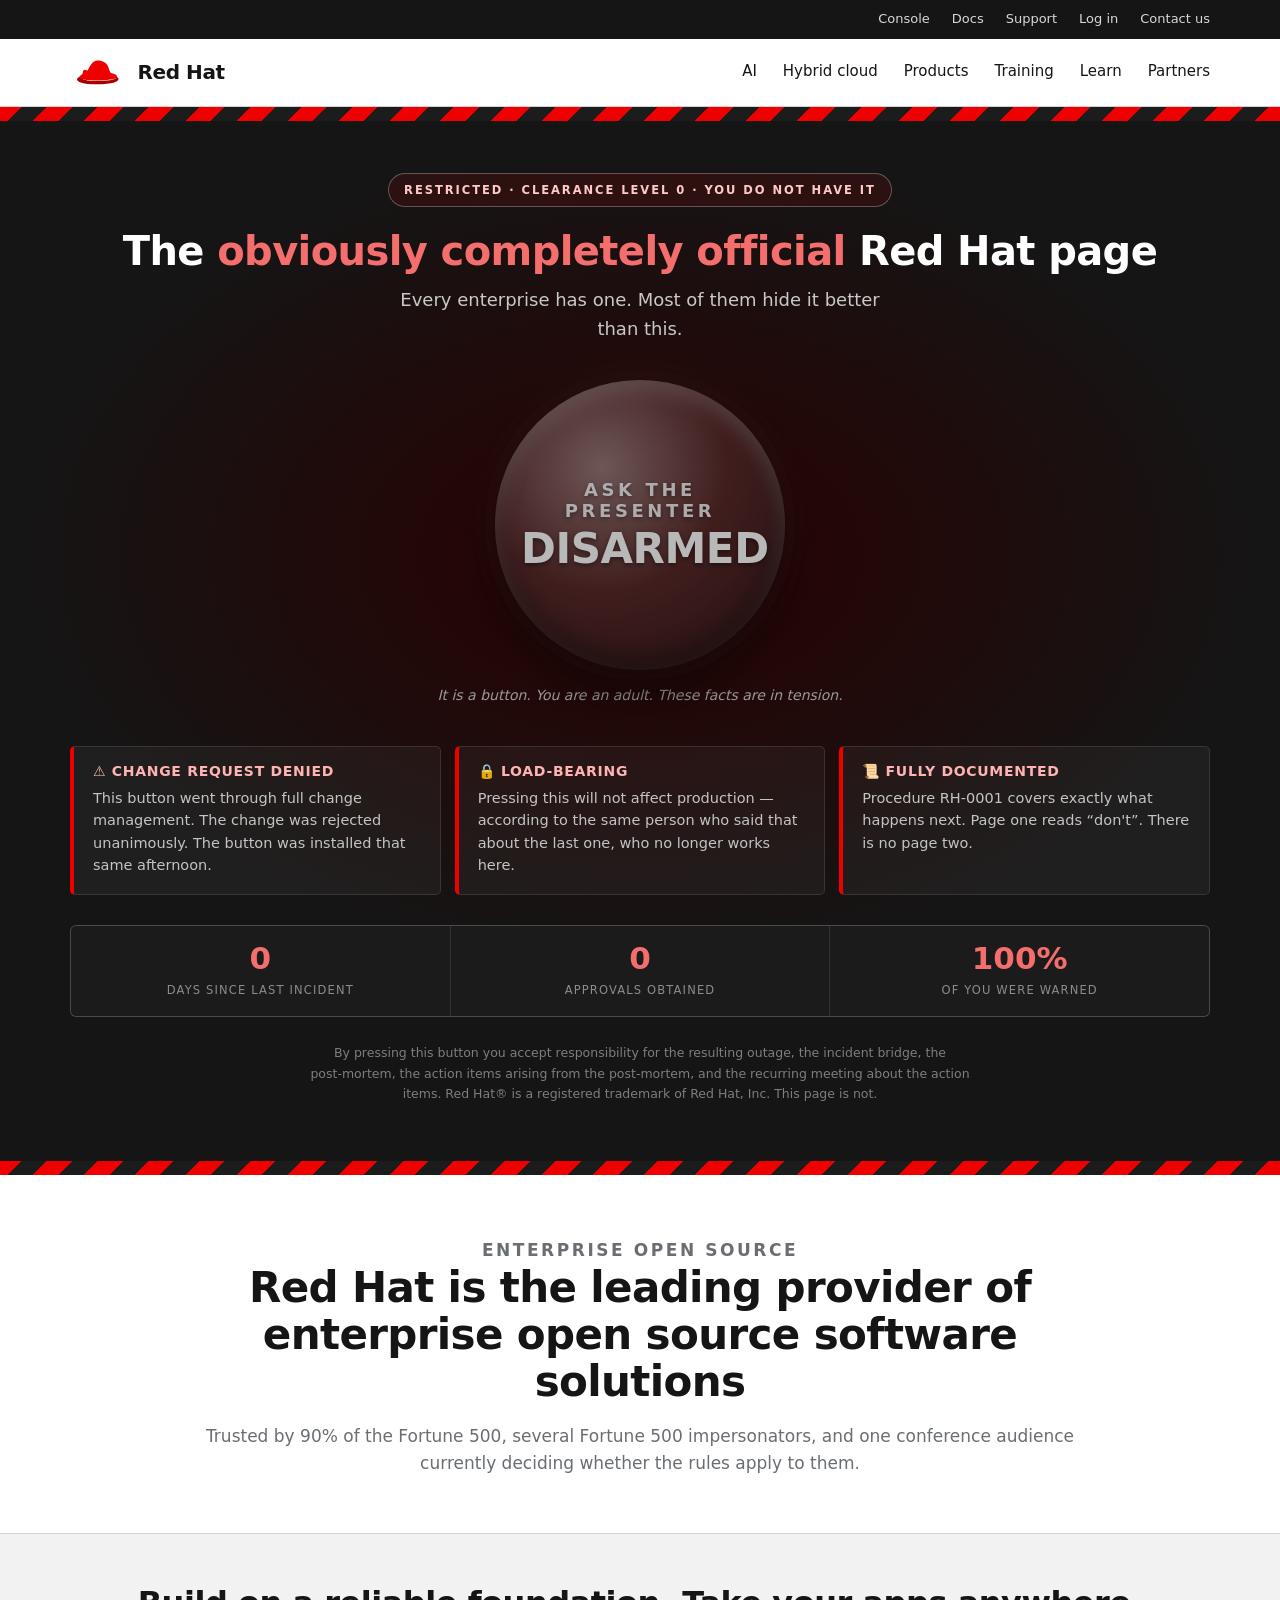
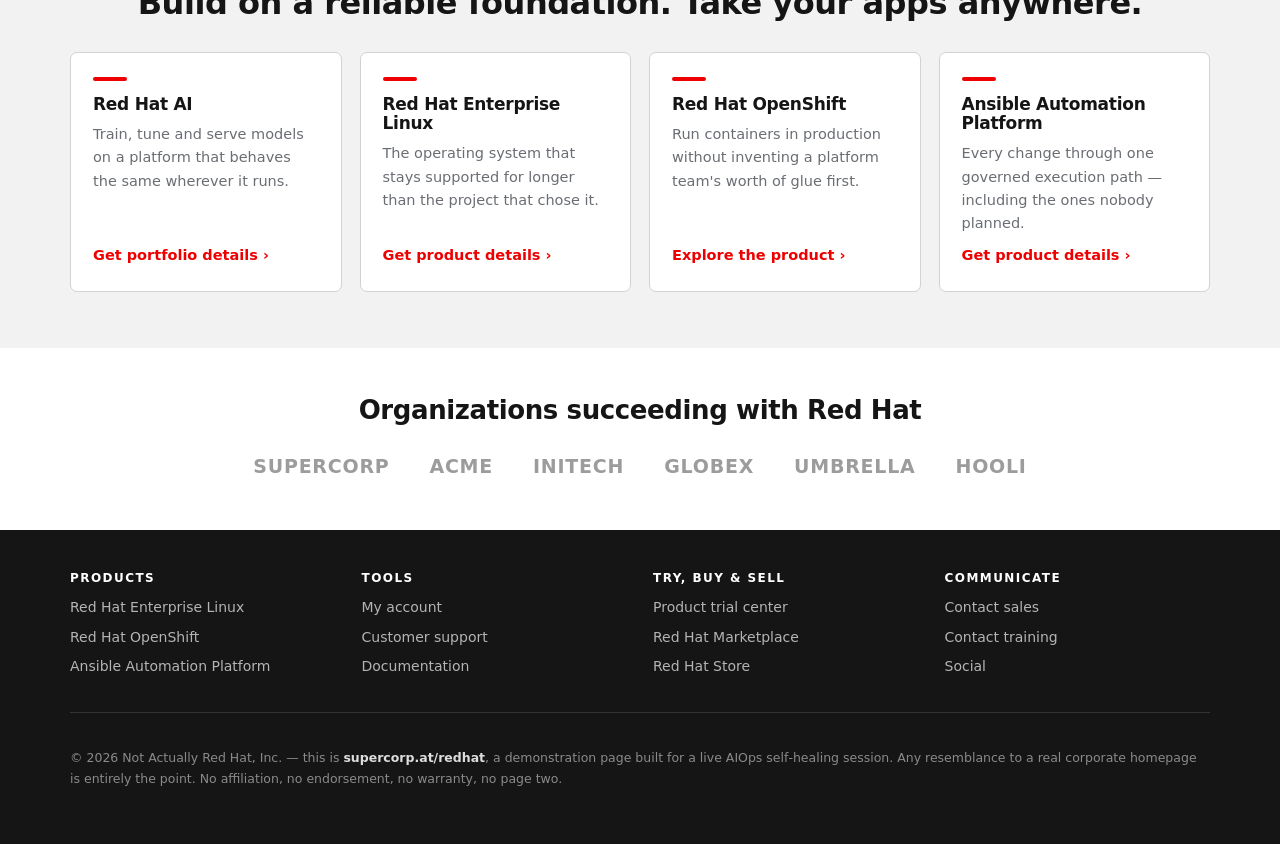
==== demo-web/index.html @ 044bd41e "Rearm button after monitored recovery" ====
<!DOCTYPE html>
<html lang="en">
<head>
<meta charset="utf-8">
<meta name="viewport" content="width=device-width, initial-scale=1">
<title>Red Hat | Enterprise Open Source</title>
<!--
  Outer shell. This file is never touched by the demo fault, so it keeps
  polling content.html and every phone in the room flips to the outage and
  back on its own. content.html is the file that actually disappears, and
  it carries its own styling -- the shell only styles the 404 state.
-->
<style>
    /* No webfonts on purpose: every byte is served from this host, so the
       page renders identically on a phone with no internet beyond the venue
       wifi. The system stack is close enough to Red Hat Text in weight and
       proportion that the look survives. */
    :root {
        --sans: system-ui, -apple-system, "Segoe UI", Roboto, "Helvetica Neue",
                Arial, "Noto Sans", sans-serif;
        --mono: ui-monospace, SFMono-Regular, Menlo, Consolas,
                "Liberation Mono", monospace;
    }

    * { box-sizing: border-box; }

    html, body { margin: 0; padding: 0; }

    body {
        font-family: var(--sans);
        background: #fff;
        color: #151515;
        -webkit-text-size-adjust: 100%;
    }

    #stage.is-gone { display: none; }

    /* ---- the 404 the audience gets when the site goes down -------- */

    #notfound {
        display: none;
        padding: 17vh 24px;
        text-align: center;
        font-family: var(--mono);
    }

    #notfound.is-shown { display: block; }

    #notfound h1 {
        margin: 0 0 10px;
        font-family: var(--sans);
        font-size: clamp(56px, 16vw, 128px);
        font-weight: 900;
        letter-spacing: -0.04em;
        line-height: 1;
        color: #151515;
    }

    #notfound .sub {
        margin: 0;
        font-size: clamp(16px, 3.4vw, 21px);
        font-weight: 700;
        letter-spacing: 0.02em;
    }

    /* Sized for a conference projector and for screen-casting in a call:
       this is the state the audience stares at while the platform works,
       so it has to read from the back of the room. */
    #notfound .hr {
        max-width: 1000px;
        margin: 34px auto 0;
        border-top: 2px solid #ee0000;
        padding-top: 26px;
    }

    #notfound .hr p {
        margin: 14px 0;
        font-size: clamp(21px, 3.6vw, 38px);
        line-height: 1.35;
        font-weight: 700;
        color: #ee0000;
    }

    #notfound .hr code {
        font-family: var(--mono);
        font-size: 0.92em;
        word-break: break-all;
    }

    #notfound .server {
        margin-top: 26px;
        font-size: 13px;
        color: #9a9a9a;
    }

    /* Small pulse so a static 404 still looks like something is happening. */
    #notfound .watching {
        display: inline-block;
        margin-top: 30px;
        padding: 14px 30px;
        border: 3px solid #ee0000;
        border-radius: 999px;
        font-size: clamp(19px, 3.2vw, 34px);
        font-weight: 700;
        letter-spacing: 0.03em;
        color: #ee0000;
    }

    #notfound .dot {
        display: inline-block;
        width: 0.5em;
        height: 0.5em;
        margin-right: 0.45em;
        border-radius: 50%;
        background: #ee0000;
        vertical-align: baseline;
        animation: blink 1.3s ease-in-out infinite;
    }

    @keyframes blink { 0%, 100% { opacity: 1; } 50% { opacity: 0.25; } }

    @media (prefers-reduced-motion: reduce) {
        #notfound .dot { animation: none; }
    }

    /* ---- click feedback ------------------------------------------- */

    #flash {
        position: fixed;
        inset: 0;
        display: none;
        place-items: center;
        background: rgba(0, 0, 0, 0.86);
        color: #fff;
        font-family: var(--sans);
        font-weight: 900;
        font-size: clamp(22px, 6vw, 40px);
        text-align: center;
        padding: 24px;
        z-index: 10;
    }

    #flash.is-shown { display: grid; }
</style>
</head>
<body>

<main id="stage"></main>

<section id="notfound">
    <h1>404</h1>
    <p class="sub">Not Found</p>
    <div class="hr">
        <p>The requested URL <code>/redhat/content.html</code> was not found on this server.</p>
        <p id="nf-note">&nbsp;</p>
    </div>
    <p class="watching"><span class="dot"></span>Monitoring has been notified</p>
    <p class="server">nginx (Red Hat Enterprise Linux) Server at redhat.supercorp.at Port 443</p>
</section>

<div id="flash"><span id="flash-text"></span></div>

<script>
(function () {
    "use strict";

    var POLL_MS = 2000;

    var stage = document.getElementById("stage");
    var notfound = document.getElementById("notfound");
    var nfNote = document.getElementById("nf-note");
    var flash = document.getElementById("flash");
    var flashText = document.getElementById("flash-text");

    var up = null;                  // null = unknown, true/false once polled
    var armed = null;               // server-side state, not this tab's opinion
    var nonce = null;               // read from the marker, sent as the body
    var inFlight = false;

    function showFlash(msg, ms) {
        flashText.textContent = msg;
        flash.classList.add("is-shown");
        if (ms) {
            setTimeout(function () { flash.classList.remove("is-shown"); }, ms);
        }
    }

    // Whether the button is live is decided by the server, not by whether
    // this particular tab has clicked. One press disarms it for the whole
    // room, so nobody can break the site again while the recovery is being
    // explained. The presenter re-arms deliberately.
    function applyArmedState() {
        var btn = document.getElementById("panic-button");
        if (!btn) { return; }

        var big = btn.querySelector(".pb-big");
        var small = btn.querySelector(".pb-small");

        if (armed === false) {
            btn.disabled = true;
            if (big) { big.innerHTML = "DISARMED"; }
            if (small) { small.textContent = "Ask the presenter"; }
        } else if (armed === true && !inFlight) {
            btn.disabled = false;
            if (big) { big.innerHTML = "DO NOT<br>PUSH!"; }
            if (small) { small.textContent = "Secret Red Hat Button"; }
        }
    }

    // Must be re-bound every time content.html is re-injected.
    function bindButton() {
        var btn = document.getElementById("panic-button");
        if (!btn) { return; }

        btn.addEventListener("click", function () {
            if (inFlight || armed !== true) { return; }
            inFlight = true;
            btn.disabled = true;

            showFlash("You pushed it.");

            // nginx holds the webhook key and pins the job template, so no
            // credential reaches the browser. The nonce makes each delivery
            // unique: AAP hashes the body to deduplicate and would silently
            // drop a repeat.
            fetch("/api/panic", {
                method: "POST",
                cache: "no-store",
                headers: { "Content-Type": "application/json" },
                body: JSON.stringify({ nonce: nonce })
            })
                .then(function (r) {
                    if (!r.ok) { throw new Error("HTTP " + r.status); }
                    showFlash("You pushed it.", 2200);
                    armed = false;          // the poll will confirm it
                    applyArmedState();
                })
                .catch(function (err) {
                    showFlash("Fault injection failed: " + err.message, 4000);
                })
                .then(function () { inFlight = false; });
        });

        applyArmedState();
    }

    // 200 = armed, body is the nonce. 404 = the marker is gone.
    function pollArmed() {
        fetch("armed?t=" + Date.now(), { cache: "no-store" })
            .then(function (r) {
                if (!r.ok) { armed = false; return null; }
                return r.text();
            })
            .then(function (t) {
                if (t !== null) { nonce = t.trim(); armed = true; }
                applyArmedState();
            })
            .catch(function () { armed = false; applyArmedState(); });
    }

    function render(state, html) {
        if (state === up) { return; }       // only touch the DOM on a transition
        up = state;

        if (state) {
            stage.innerHTML = html;
            stage.classList.remove("is-gone");
            notfound.classList.remove("is-shown");
            // Recovery alone does not re-arm. The server publishes a fresh
            // nonce after monitoring confirms the site is healthy.
            bindButton();
        } else {
            stage.classList.add("is-gone");
            stage.innerHTML = "";
            notfound.classList.add("is-shown");
            nfNote.textContent = "Outage detected at " + new Date().toLocaleTimeString() + ".";
            flash.classList.remove("is-shown");
        }
    }

    function poll() {
        fetch("content.html?t=" + Date.now(), { cache: "no-store" })
            .then(function (r) {
                if (r.ok) { return r.text().then(function (t) { render(true, t); }); }
                render(false);
            })
            .catch(function () { render(false); });
    }

    poll();
    pollArmed();
    setInterval(poll, POLL_MS);
    setInterval(pollArmed, POLL_MS);
}());
</script>

</body>
</html>
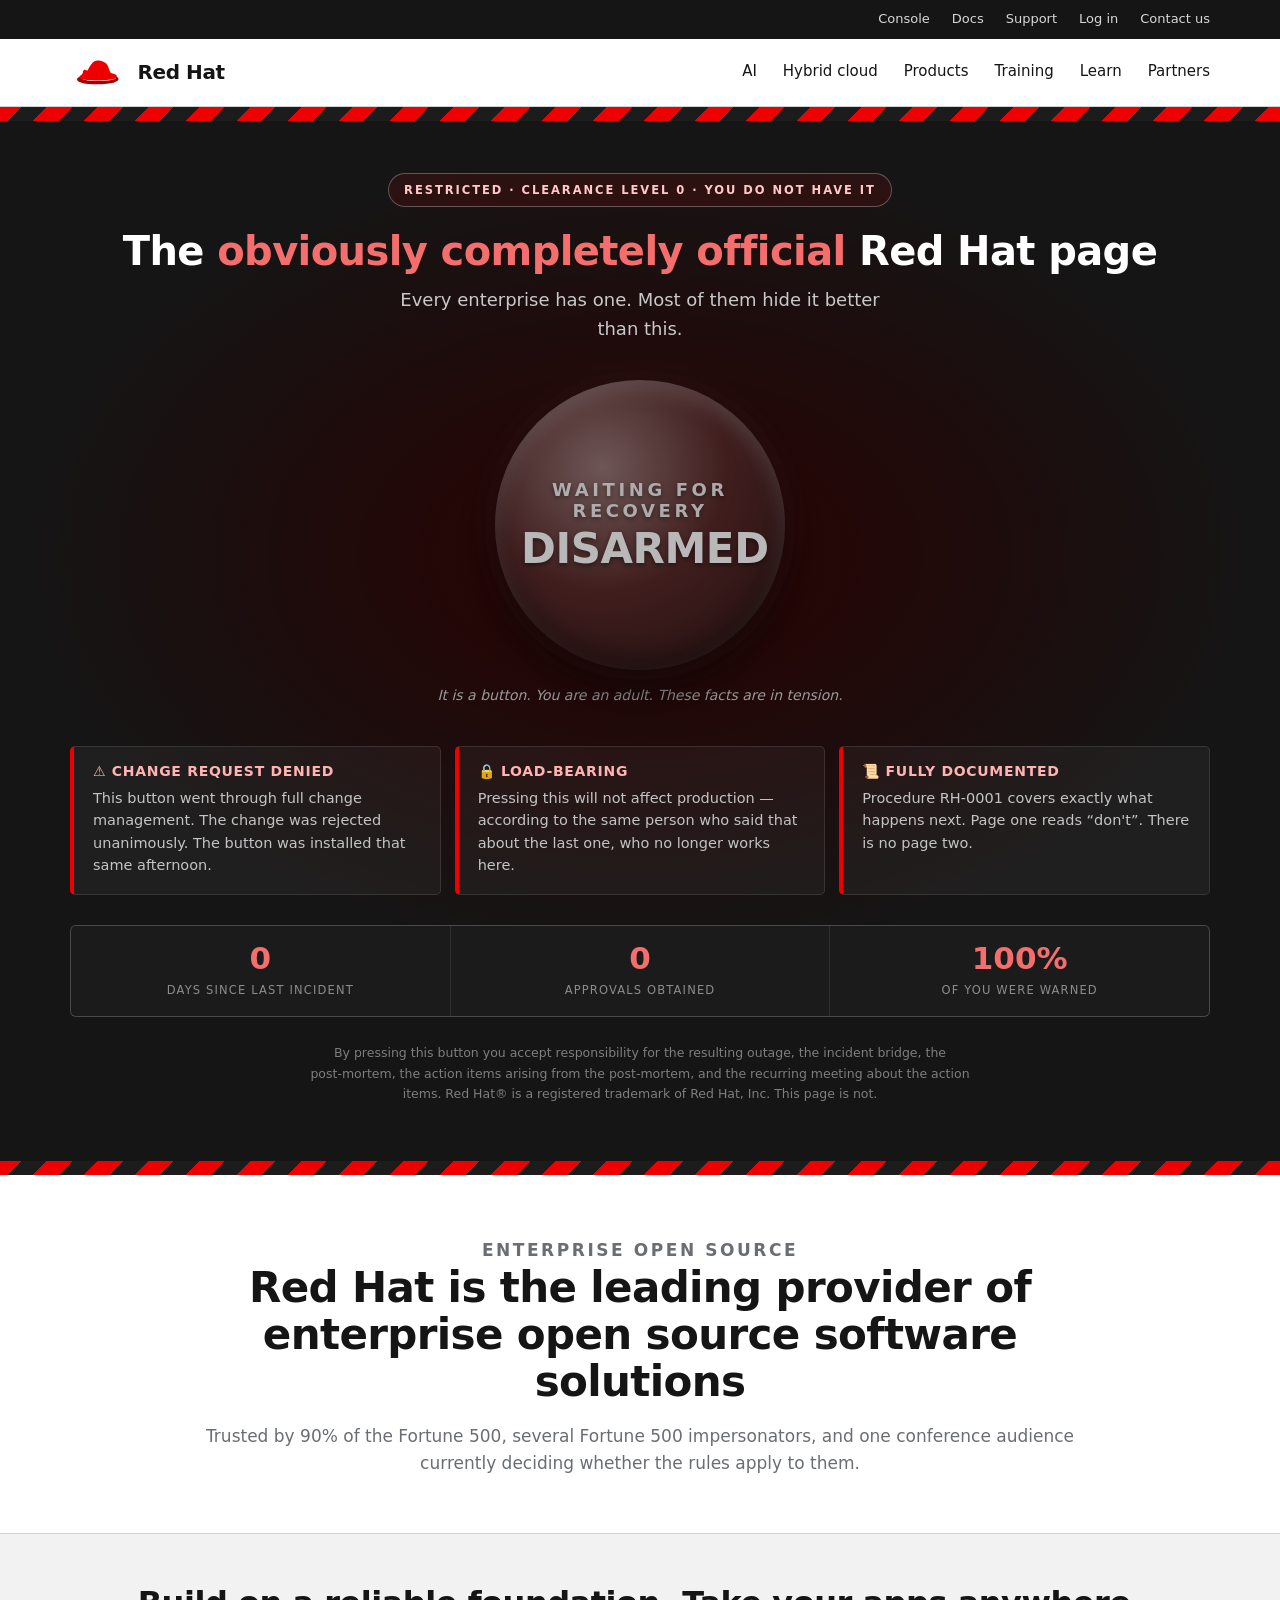
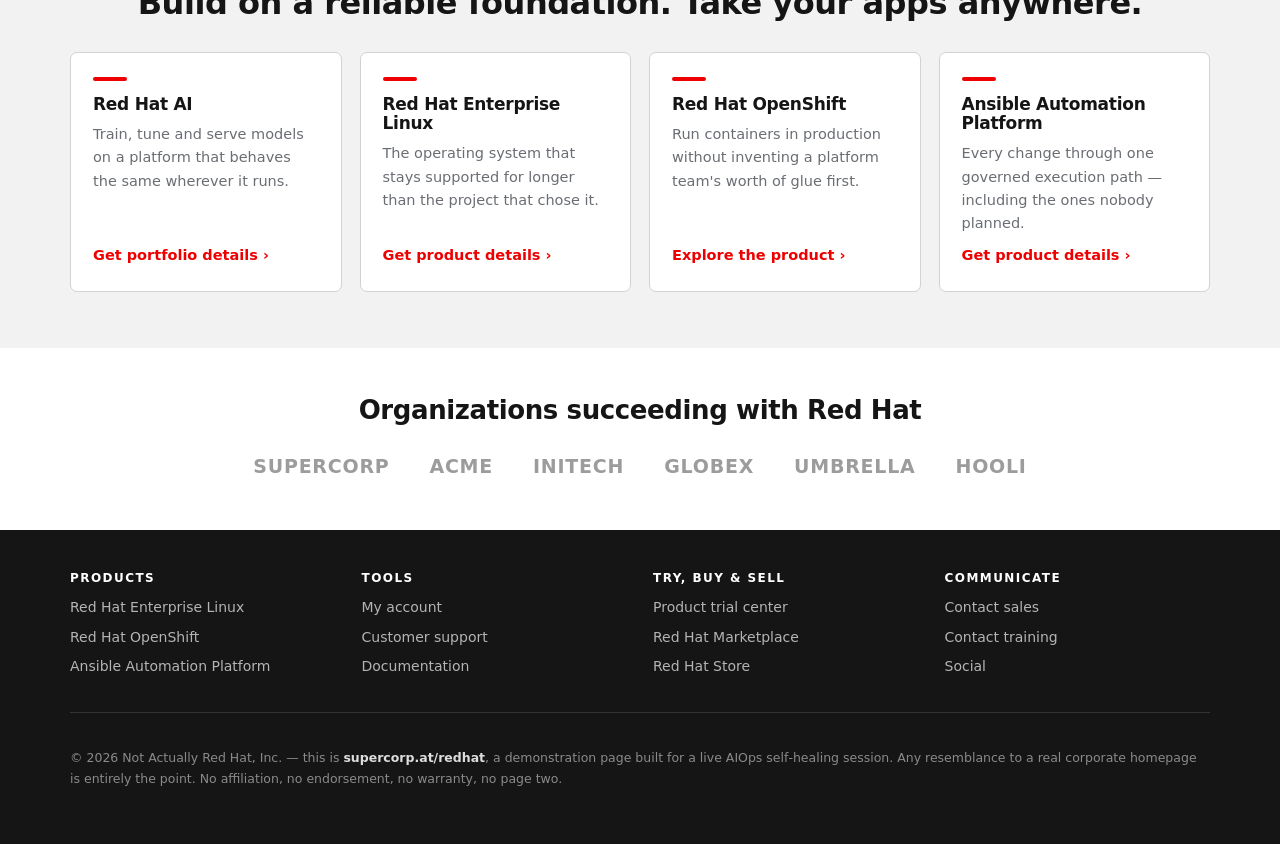
==== commit b49a9880: "Coalesce concurrent audience button deliveries" ====
--- a/demo-web/index.html
+++ b/demo-web/index.html
@@ -187,8 +187,8 @@
 
     // Whether the button is live is decided by the server, not by whether
     // this particular tab has clicked. One press disarms it for the whole
-    // room, so nobody can break the site again while the recovery is being
-    // explained. The presenter re-arms deliberately.
+    // room. EDA re-arms only after monitoring confirms recovery, so the
+    // next press creates a fresh incident.
     function applyArmedState() {
         var btn = document.getElementById("panic-button");
         if (!btn) { return; }
@@ -199,7 +199,7 @@
         if (armed === false) {
             btn.disabled = true;
             if (big) { big.innerHTML = "DISARMED"; }
-            if (small) { small.textContent = "Ask the presenter"; }
+            if (small) { small.textContent = "Waiting for recovery"; }
         } else if (armed === true && !inFlight) {
             btn.disabled = false;
             if (big) { big.innerHTML = "DO NOT<br>PUSH!"; }
@@ -230,6 +230,14 @@
                 body: JSON.stringify({ nonce: nonce })
             })
                 .then(function (r) {
+                    // Another participant may disarm the server between
+                    // this tab's last poll and its press. That is expected.
+                    if (r.status === 423) {
+                        armed = false;
+                        applyArmedState();
+                        showFlash("Someone beat you to it.", 2200);
+                        return;
+                    }
                     if (!r.ok) { throw new Error("HTTP " + r.status); }
                     showFlash("You pushed it.", 2200);
                     armed = false;          // the poll will confirm it
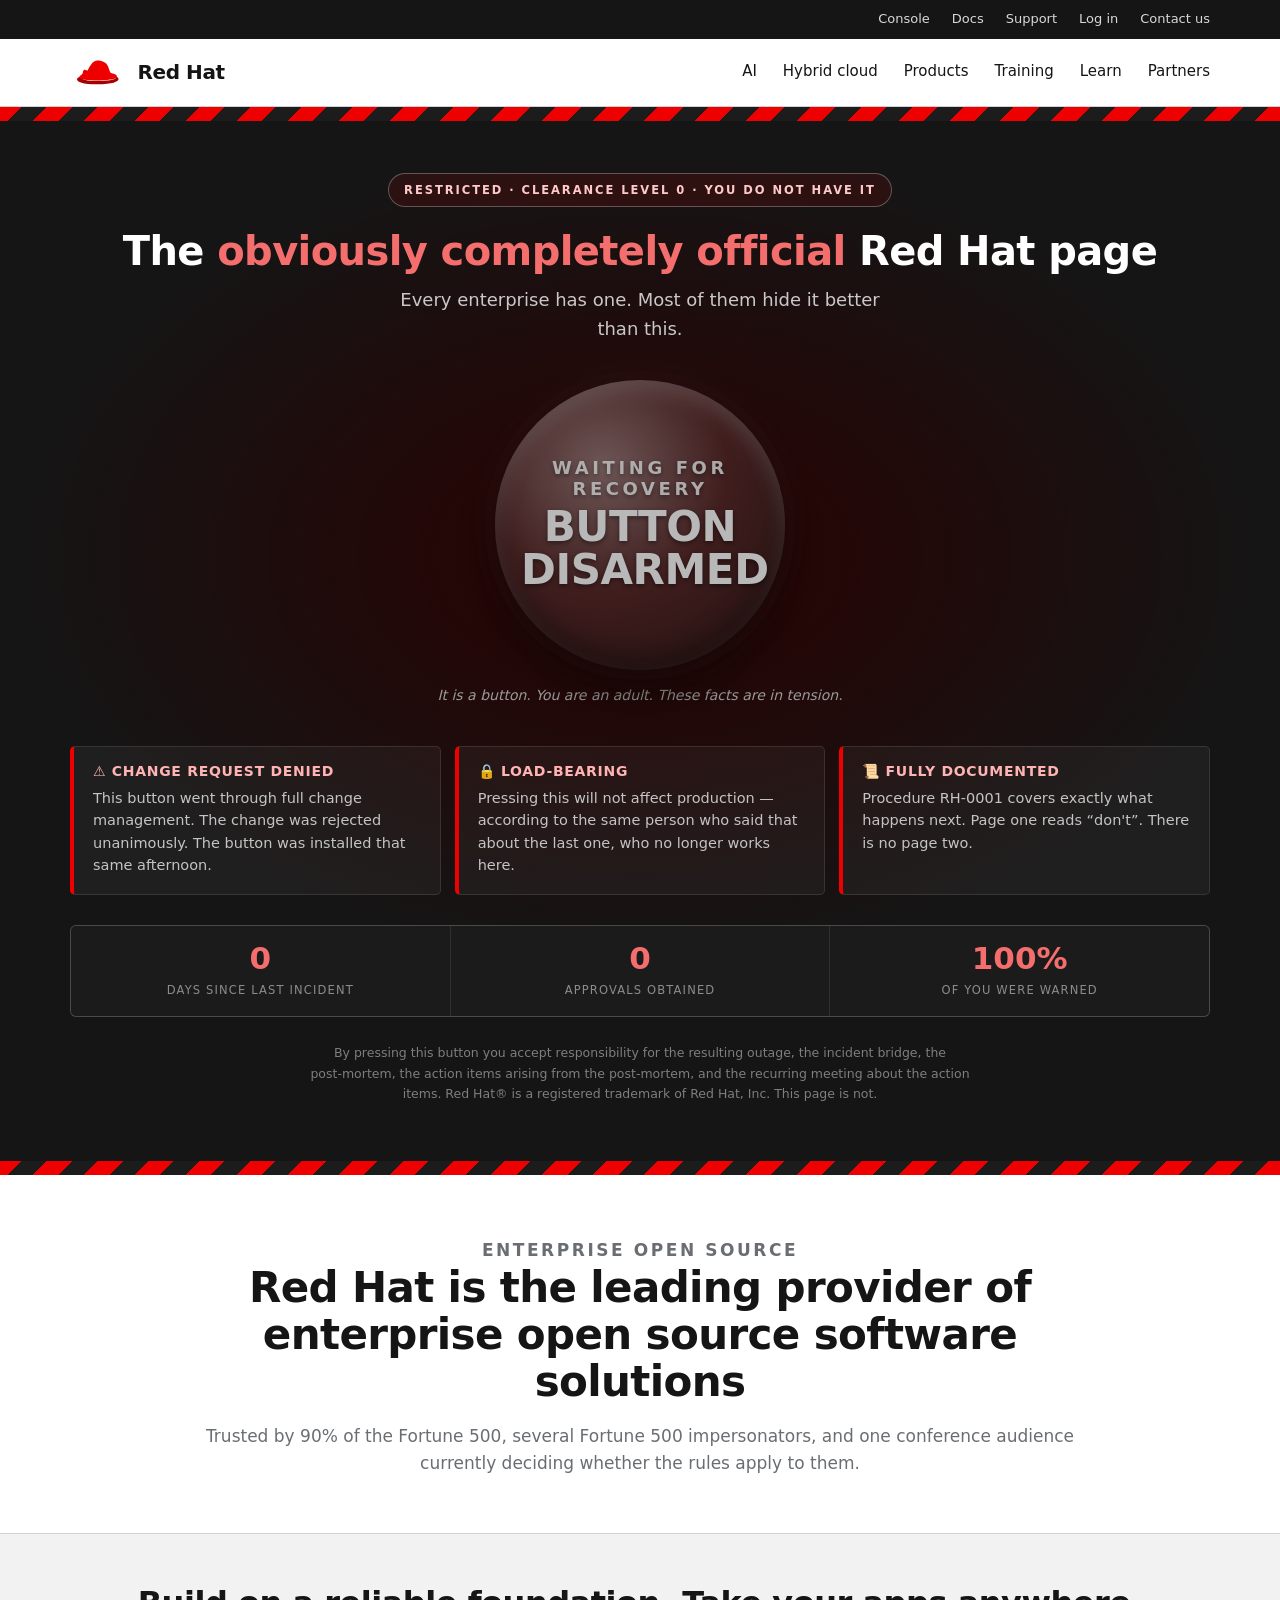
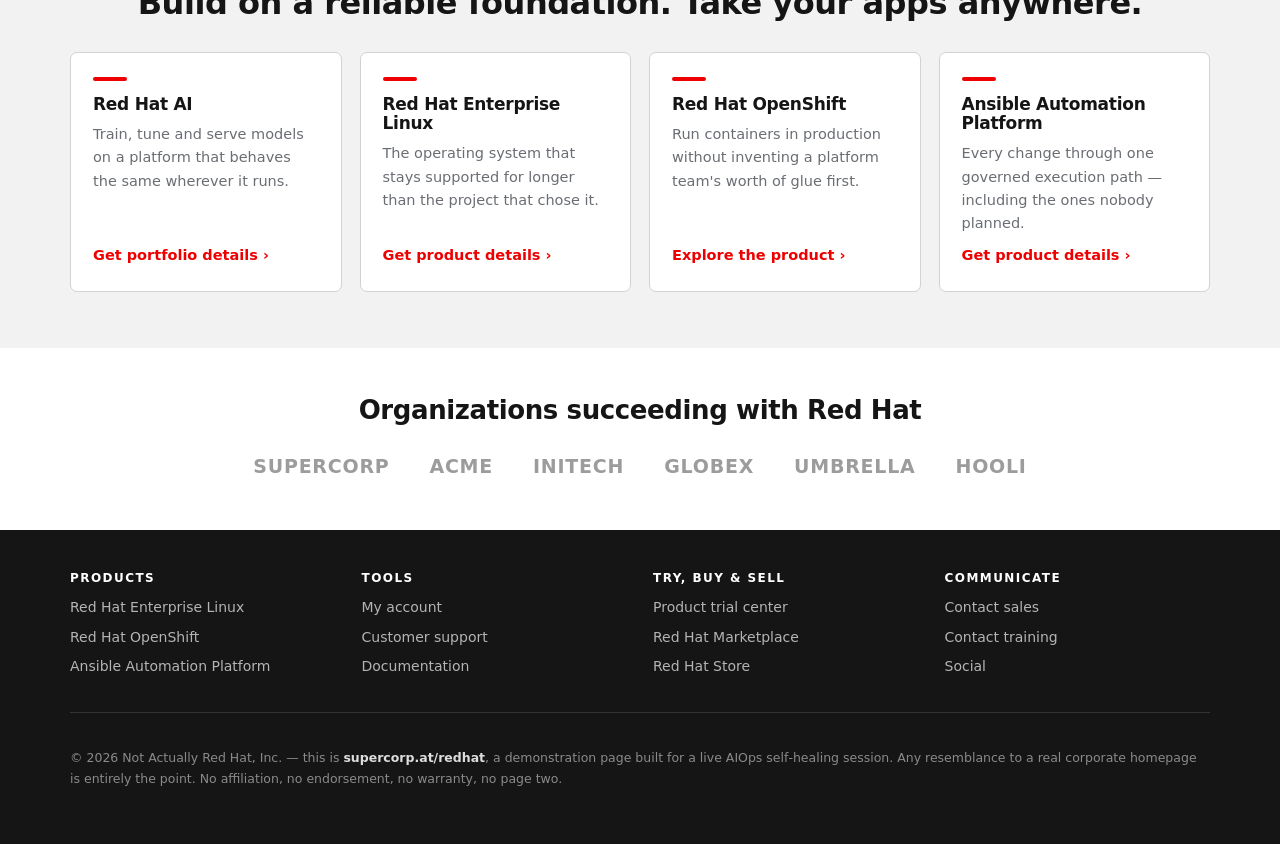
==== commit 0716a3a5: "demo button: two-line DISARMED label "DISARMED" -> "BUTTON<br>DISARMED", matching the two-line armed" ====
--- a/demo-web/index.html
+++ b/demo-web/index.html
@@ -39,7 +39,7 @@
 
     #notfound {
         display: none;
-        padding: 17vh 24px;
+        padding: 10vh 24px;
         text-align: center;
         font-family: var(--mono);
     }
@@ -81,10 +81,12 @@
         color: #ee0000;
     }
 
-    #notfound .hr code {
-        font-family: var(--mono);
-        font-size: 0.92em;
-        word-break: break-all;
+    #notfound .hr .panic {
+        font-family: var(--sans);
+        font-size: clamp(36px, 7vw, 96px);
+        font-weight: 900;
+        letter-spacing: -0.025em;
+        line-height: 1.1;
     }
 
     #notfound .server {
@@ -136,6 +138,9 @@
         font-weight: 900;
         font-size: clamp(22px, 6vw, 40px);
         text-align: center;
+        /* flash messages are set with textContent, so \n needs pre-line
+           to render as a line break */
+        white-space: pre-line;
         padding: 24px;
         z-index: 10;
     }
@@ -151,7 +156,7 @@
     <h1>404</h1>
     <p class="sub">Not Found</p>
     <div class="hr">
-        <p>The requested URL <code>/redhat/content.html</code> was not found on this server.</p>
+        <p class="panic">OMG, PANIC, it is KAPUTT!!!</p>
         <p id="nf-note">&nbsp;</p>
     </div>
     <p class="watching"><span class="dot"></span>Monitoring has been notified</p>
@@ -198,7 +203,7 @@
 
         if (armed === false) {
             btn.disabled = true;
-            if (big) { big.innerHTML = "DISARMED"; }
+            if (big) { big.innerHTML = "BUTTON<br>DISARMED"; }
             if (small) { small.textContent = "Waiting for recovery"; }
         } else if (armed === true && !inFlight) {
             btn.disabled = false;
@@ -217,7 +222,7 @@
             inFlight = true;
             btn.disabled = true;
 
-            showFlash("You pushed it.");
+            showFlash("You pushed it.\nWhy did you have to do that?\nNow bear the consequences.");
 
             // nginx holds the webhook key and pins the job template, so no
             // credential reaches the browser. The nonce makes each delivery
@@ -239,7 +244,7 @@
                         return;
                     }
                     if (!r.ok) { throw new Error("HTTP " + r.status); }
-                    showFlash("You pushed it.", 2200);
+                    showFlash("You pushed it.\nWhy did you have to do that?\nNow bear the consequences.", 6000);
                     armed = false;          // the poll will confirm it
                     applyArmedState();
                 })
